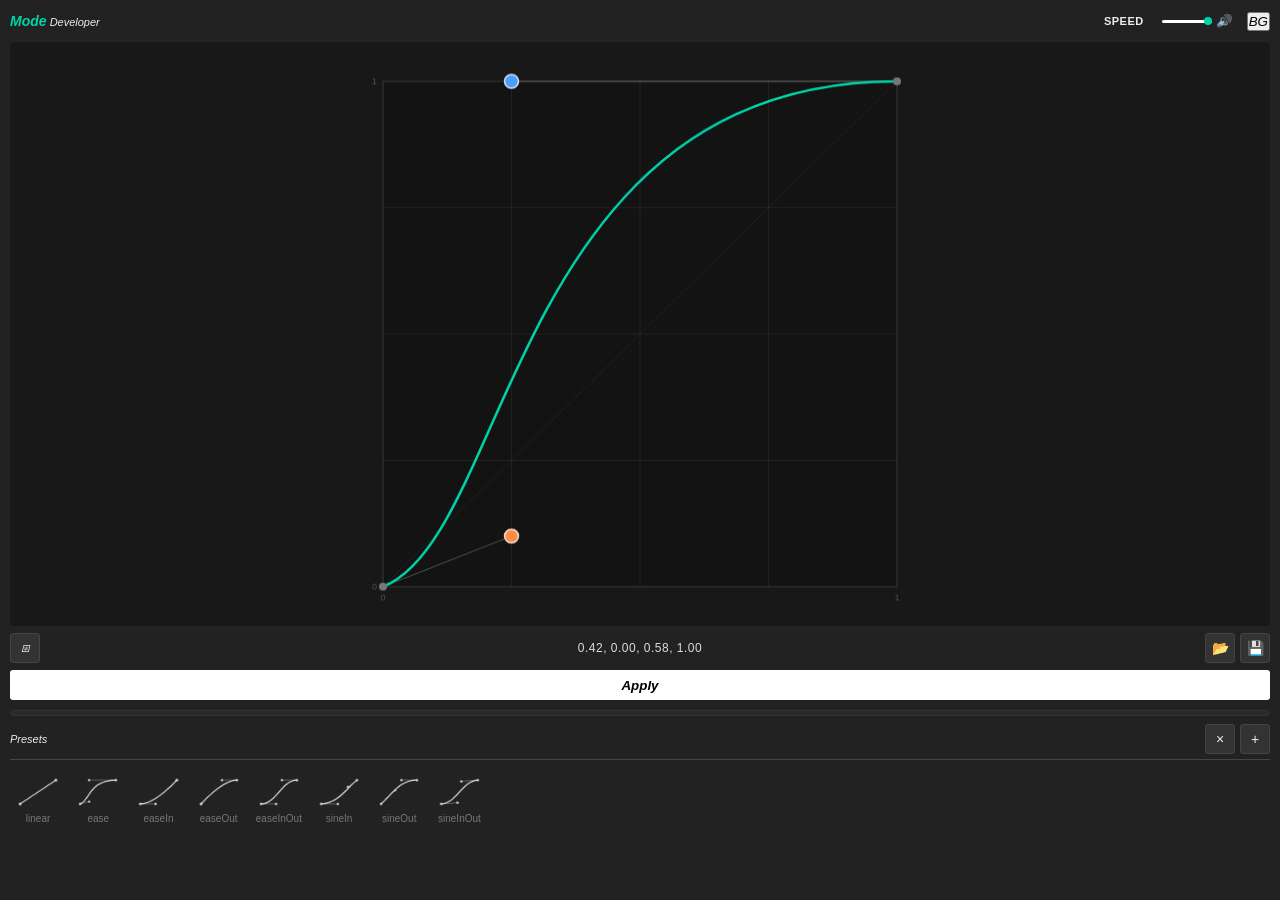
==== index.html @ e149c6bc "upload jadi renji" ====
<!doctype html>
<html>
<head>
    <meta charset="utf-8">
    <title>Curvase</title>
    <link rel="stylesheet" type="text/css" href="./style.css">
</head>
<body>
    <div id="curvase-app">
        <div id="header">
            <div id="header-left">
                <span id="ext-name" title="Toggle Tools Mode">Mode</span>
                <span id="ext-author">Developer</span>
            </div>
            
            <div id="header-right">
                <span id="btn-speed-mode" title="Toggle Speed Graph">SPEED</span>
                <div id="audio-controls">
                    <input type="range" id="volume-slider" min="0" max="1" step="0.1" value="1" title="Volume">
                    <button id="btn-mute" title="Mute/Unmute">🔊</button>
                </div>
                <button id="btn-bg">BG</button>
                <input type="file" id="bg-file-input" style="display:none">
            </div>
        </div>

        <!-- WRAPPER MODE CURVASE -->
        <div id="view-curve">
            <div id="canvas-container">
                <canvas id="curve-canvas"></canvas>
            </div>

            <div id="controls">
                <div id="point-inputs">
                    <div id="actions" style="margin-bottom: 0;">
                        <button id="btn-read" title="Read Keyframes">⧆</button>
                    </div>

                    <div id="bezier-display" title="Click to edit">0.42, 0.00, 0.58, 1.00</div>

                    <div id="io-actions">
                        <button id="btn-import-preset" title="Import Presets">📂</button>
                        <button id="btn-export-preset" title="Export Presets">💾</button>
                    </div>

                    <div style="display: none;">
                        <input type="number" id="x1" step="0.01" value="0.25">
                        <input type="number" id="y1" step="0.01" value="0.10">
                        <input type="number" id="x2" step="0.01" value="0.25">
                        <input type="number" id="y2" step="0.01" value="1.00">
                    </div>
                </div>

                <div id="actions">
                    <button id="btn-apply">Apply</button>
                </div>

                <div id="resizer"></div>

                <div id="presets-header">
                    <span>Presets</span>
                    <div class="preset-buttons">
                        <button id="btn-delete-selected" title="Delete Selected">×</button>
                        <button id="btn-save-preset" title="Save Preset">+</button>
                    </div>
                </div>
                <div id="presets-panel"></div>
            </div>
        </div>

        <!-- WRAPPER MODE DEMAK DEMEK TOOLS -->
        <div id="view-tools" style="display: none;">
            <div class="tools-layout">
                <!-- Kolom Kiri: Anchor & Align -->
                <div class="tools-col">
                    <div class="tools-group">
                        <div class="tools-label">Anchor</div>
                        <div class="grid-3x3">
                            <button class="grid-btn" id="anc-tl">↖</button> <button class="grid-btn" id="anc-tc">↑</button> <button class="grid-btn" id="anc-tr">↗</button>
                            <button class="grid-btn" id="anc-ml">←</button> <button class="grid-btn" id="anc-mc">⊕</button> <button class="grid-btn" id="anc-mr">→</button>
                            <button class="grid-btn" id="anc-bl">↙</button> <button class="grid-btn" id="anc-bc">↓</button> <button class="grid-btn" id="anc-br">↘</button>
                        </div>
                    </div>
                    <div class="tools-group">
                        <div class="tools-label">Align</div>
                        <div class="grid-3x3">
                            <button class="grid-btn" id="ali-tl">↖</button> <button class="grid-btn" id="ali-tc">↑</button> <button class="grid-btn" id="ali-tr">↗</button>
                            <button class="grid-btn" id="ali-ml">←</button> <button class="grid-btn" id="ali-mc">⊕</button> <button class="grid-btn" id="ali-mr">→</button>
                            <button class="grid-btn" id="ali-bl">↙</button> <button class="grid-btn" id="ali-bc">↓</button> <button class="grid-btn" id="ali-br">↘</button>
                        </div>
                    </div>
                </div>
                
                <!-- Kolom Kanan: Layer Tools -->
                <div class="tools-col">
                    <div class="tools-group" style="padding-top: 5px;">
                        <div class="tools-label" style="margin-bottom: 12px;">Layer Tools</div>
                        <div class="list-tools">
                            <button class="list-btn" id="tool-solid">New Solid</button>
                            <button class="list-btn" id="tool-null">New Null</button>
                            <button class="list-btn" id="tool-precomp">Precompose</button>
                            <button class="list-btn" id="tool-adj">New Adjustment</button>
                        </div>
                    </div>
                </div>
            </div>
        </div>

    </div>

    <!-- Edit Modal -->
    <div id="edit-modal" class="modal">
        <div class="modal-content">
            <h3 style="margin-bottom: 5px; color: #eee; font-weight: normal;">Enter new values</h3>
            <p style="text-align: center; color: #aaa; margin-bottom: 15px; font-size: 11px;">Format "x1, y1, x2, y2"</p>
            <div style="display: flex; justify-content: center; margin-bottom: 15px;">
                <input type="text" id="m-bezier-val" style="width: 100%; text-align: center; padding: 6px; background: #111; border: 1px solid #444; color: #fff; border-radius: 3px; font-size: 12px; outline: none;">
            </div>
            <div class="modal-actions">
                <button id="btn-modal-cancel">Cancel</button>
                <button id="btn-modal-save">OK</button>
            </div>
        </div>
    </div>

    <script src="./lib/CSInterface-4.0.0.js"></script>
    <script src="./curvase.js"></script>
    <script src="./ext.js"></script>
</body>
</html>
---- style.css ----
* { margin: 0; padding: 0; box-sizing: border-box; }
body { font-family: sans-serif; font-size: 11px; color: #eee; background: #222; overflow: hidden; }

body, button, input, span, label { font-style: italic !important; }
#bezier-display, #m-bezier-val, .modal-content h3, .modal-content p, .preset-item span, #btn-speed-mode { font-style: normal !important; }

#curvase-app { display: flex; flex-direction: column; height: 100vh; padding: 10px; }

#header { display: flex; align-items: center; justify-content: space-between; margin-bottom: 10px; }
#ext-name { font-weight: bold; color: #00d4aa; font-size: 14px; cursor: pointer; transition: color 0.2s;}
#ext-name:hover { color: #fff; }

#header-right { display: flex; align-items: center; gap: 8px; }

#btn-speed-mode { cursor: pointer; font-weight: bold; font-size: 11px; color: #eee; letter-spacing: 0.5px; transition: color 0.2s; margin-right: 2px; }
#btn-speed-mode:hover { color: #00d4aa; }

#audio-controls { display: flex; align-items: center; gap: 5px; background: #222222; padding: 3px 8px; border-radius: 4px; height: 22px; }
#btn-mute { background: none; border: none; color: #aaa; cursor: pointer; font-size: 12px; width: 14px; display: flex; align-items: center; justify-content: center; }

#volume-slider { -webkit-appearance: none; width: 50px; height: 3px; cursor: pointer; background: #ffffff; outline: none; border-radius: 2px; }
#volume-slider::-webkit-slider-thumb { -webkit-appearance: none; appearance: none; width: 8px; height: 8px; background: #00d4aa; border-radius: 50%; cursor: pointer; border: none; }

/* KODE BARU: Layout untuk dua panel supaya tidak tumpang tindih */
#view-curve { display: flex; flex-direction: column; flex: 1; min-height: 0; }
#view-tools { display: flex; flex: 1; align-items: flex-start; justify-content: center; padding-top: 15px; }

#canvas-container { flex: 1; background: #181818; border-radius: 4px; display: flex; align-items: center; justify-content: center; position: relative; overflow: hidden; }
#bg-layer { position: absolute; top: 0; left: 0; width: 100%; height: 100%; z-index: 1; background-size: contain; background-repeat: no-repeat; background-position: center; pointer-events: none; opacity: 0.4; }
#curve-canvas { position: relative; z-index: 2; max-width: 100%; max-height: 100%; }

#point-inputs { display: flex; justify-content: center; align-items: center; margin: 10px 0; position: relative; }
#point-inputs #actions { position: absolute; left: 0; margin-bottom: 0; }
#io-actions { position: absolute; right: 0; display: flex; gap: 5px; }
.preset-buttons { display: flex; gap: 5px; }

#io-actions button, .preset-buttons button { background: #333; color: #eee; border: 1px solid #444; height: 30px; width: 30px; cursor: pointer; display: flex; align-items: center; justify-content: center; border-radius: 3px; font-style: normal !important; font-size: 14px; }
#io-actions button:hover, .preset-buttons button:hover { background: #444; }

#bezier-display { text-align: center; font-size: 12px; color: #ddd; letter-spacing: 0.5px; cursor: pointer; user-select: none; padding: 5px; transition: color 0.2s; }
#bezier-display:hover { color: #00d4aa; }

.input-group { flex: 1; display: flex; align-items: center; gap: 4px; }
.input-group input { width: 100%; background: #111; border: 1px solid #444; color: #fff; text-align: center; }

#actions { display: flex; gap: 5px; margin-bottom: 10px; }
#btn-read { background: #333; color: #eee; border: 1px solid #444; height: 30px; cursor: pointer; display: flex; align-items: center; justify-content: center; padding: 0 10px; border-radius: 3px;}
#btn-apply { flex: 2; background: #ffffff; color: #000; border: none; font-weight: bold; height: 30px; cursor: pointer; display: flex; align-items: center; justify-content: center; border-radius: 3px;}

#resizer { height: 6px; background: #2a2a2a; cursor: ns-resize; margin: 8px 0; border-radius: 3px; border: 1px solid #333; transition: background 0.2s; }
#resizer:hover { background: #00d4aa; }

#presets-header { display: flex; justify-content: space-between; align-items: center; border-bottom: 1px solid #444; padding-bottom: 5px; }
#presets-panel { display: grid; grid-template-columns: repeat(auto-fill, minmax(54px, 1fr)); gap: 2px 4px; margin-top: 10px; overflow-y: auto; height: 120px; min-height: 0px; }
#presets-panel::-webkit-scrollbar { display: none; }
#presets-panel { -ms-overflow-style: none; scrollbar-width: none; }

.preset-item { background: transparent; padding: 4px; border-radius: 4px; display: flex; flex-direction: column; align-items: center; cursor: pointer; border: 1px solid transparent; transition: background 0.1s; }
.preset-item:hover { background: rgba(255,255,255,0.05); }
.preset-item.selected { background: rgba(255,255,255,0.1); border-color: rgba(255,255,255,0.15); }
.preset-icon { width: 100%; height: auto; display: block; }
.preset-item span { font-size: 10px; color: #777; margin-top: 4px; text-align: center; white-space: nowrap; overflow: hidden; text-overflow: ellipsis; width: 100%; }
.preset-item:hover span, .preset-item.selected span { color: #ccc; }

.modal { display: none; position: fixed; z-index: 999; left: 0; top: 0; width: 100%; height: 100%; background-color: rgba(0,0,0,0.8); align-items: center; justify-content: center; }
.modal-content { background: #1e1e1e; padding: 20px; border-radius: 8px; border: 1px solid #444; width: 220px; box-shadow: 0 4px 15px rgba(0,0,0,0.5); }
.modal-content h3 { text-align: center; font-size: 14px;}
.modal-actions { display: flex; gap: 8px; margin-top: 15px; }
.modal-actions button { flex: 1; padding: 8px; border-radius: 4px; border: none; cursor: pointer; font-weight: bold;}
#btn-modal-cancel { background: #333; color: #fff; }
#btn-modal-cancel:hover { background: #444; }
#btn-modal-save { background: #00d4aa; color: #000; }
#btn-modal-save:hover { background: #00e5b8; }

/* KODE BARU: Styling Khusus Halaman Demak Demek Tools Sesuai Screenshot */
.tools-layout { display: flex; gap: 30px; }
.tools-col { display: flex; flex-direction: column; gap: 15px; }
.tools-group { display: flex; flex-direction: column; align-items: center; background: rgba(255, 255, 255, 0.03); padding: 12px; border-radius: 6px; }
.tools-label { color: #bbb; font-style: normal !important; margin-bottom: 8px; font-size: 13px; }

.grid-3x3 { display: grid; grid-template-columns: repeat(3, 28px); grid-template-rows: repeat(3, 28px); gap: 3px; }
.list-tools { display: flex; flex-direction: column; gap: 6px; }

.grid-btn, .list-btn { background: #111; border: 1px solid #333; color: #eee; cursor: pointer; border-radius: 4px; font-style: normal !important; transition: background 0.2s, border-color 0.2s; }
.grid-btn { display: flex; align-items: center; justify-content: center; font-size: 14px; padding-bottom: 2px;}
.list-btn { width: 110px; height: 26px; font-size: 12px; }

.grid-btn:hover, .list-btn:hover { background: #222; border-color: #555; }
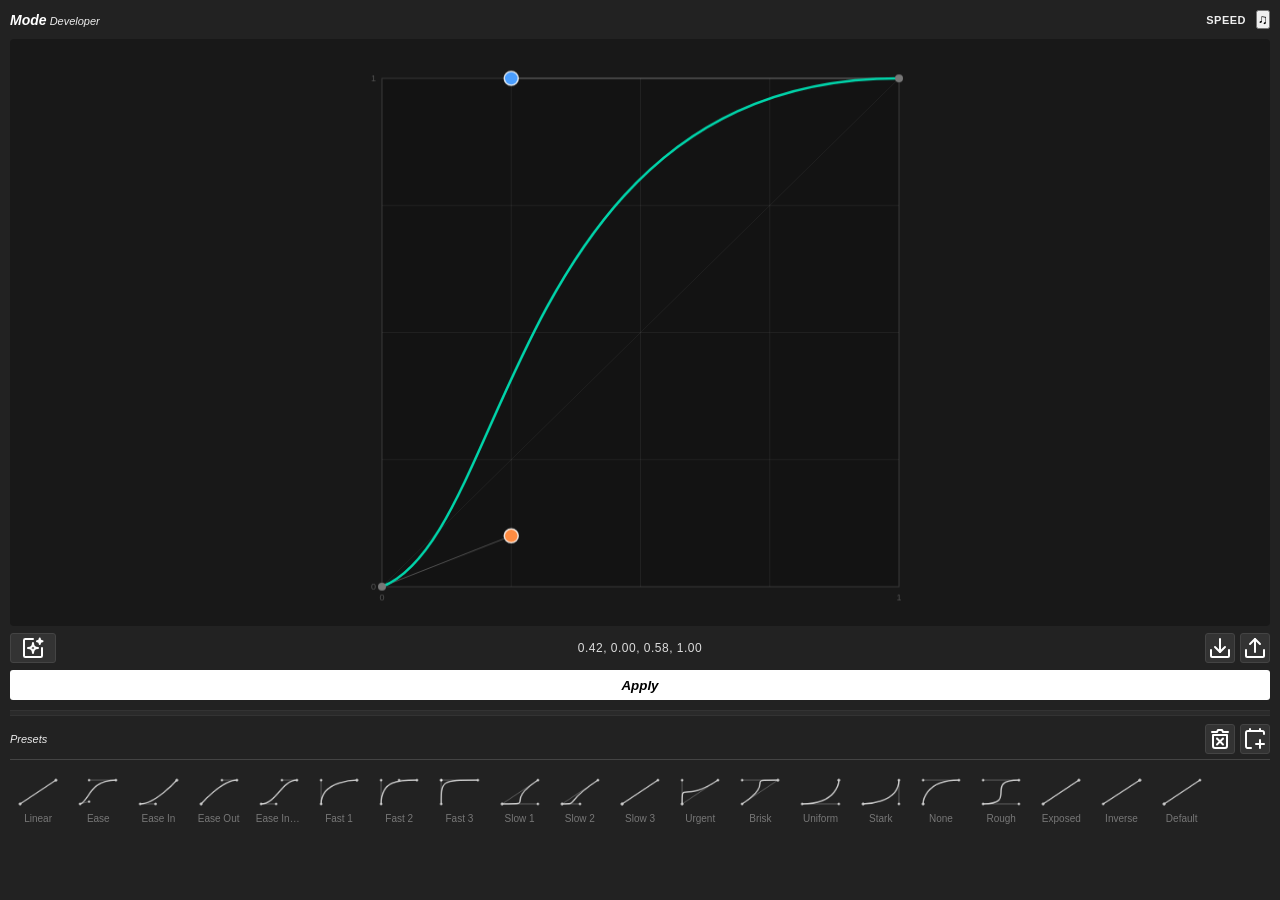
==== commit ea5a5ca3: "Update beta" ====
--- a/index.html
+++ b/index.html
@@ -19,12 +19,11 @@
                     <input type="range" id="volume-slider" min="0" max="1" step="0.1" value="1" title="Volume">
                     <button id="btn-mute" title="Mute/Unmute">🔊</button>
                 </div>
-                <button id="btn-bg">BG</button>
+                <button id="btn-bg">♫</button>
                 <input type="file" id="bg-file-input" style="display:none">
             </div>
         </div>
 
-        <!-- WRAPPER MODE CURVASE -->
         <div id="view-curve">
             <div id="canvas-container">
                 <canvas id="curve-canvas"></canvas>
@@ -33,14 +32,14 @@
             <div id="controls">
                 <div id="point-inputs">
                     <div id="actions" style="margin-bottom: 0;">
-                        <button id="btn-read" title="Read Keyframes">⧆</button>
+                        <button id="btn-read" title="Read Keyframes"><svg width="24" height="24" viewBox="0 0 24 24" fill="none" xmlns="http://www.w3.org/2000/svg"> <path d="M12 3L4.30909 3C3.5861 3 3 3.5861 3 4.30909L3 19.6909C3 20.4139 3.5861 21 4.30909 21L19.6909 21C20.4139 21 21 20.4139 21 19.6909L21 12" stroke="white" stroke-width="2" stroke-linecap="round" stroke-linejoin="round"/> <path d="M12 7C12 7 12.212 9.63887 13.2866 10.7135C14.3611 11.788 17 12 17 12C17 12 14.3611 12.212 13.2866 13.2866C12.212 14.3611 12 17 12 17C12 17 11.788 14.3611 10.7135 13.2866C9.63887 12.212 7 12 7 12C7 12 9.63887 11.788 10.7135 10.7135C11.788 9.63887 12 7 12 7Z" stroke="white" stroke-width="2" stroke-linecap="round" stroke-linejoin="round"/> <path d="M18.75 2.5C18.75 2.5 18.8666 3.95138 19.4576 4.5424C20.0486 5.13342 21.5 5.25 21.5 5.25C21.5 5.25 20.0486 5.36658 19.4576 5.9576C18.8666 6.54862 18.75 8 18.75 8C18.75 8 18.6334 6.54862 18.0424 5.9576C17.4514 5.36658 16 5.25 16 5.25C16 5.25 17.4514 5.13342 18.0424 4.5424C18.6334 3.95138 18.75 2.5 18.75 2.5Z" stroke="white" stroke-width="2" stroke-linecap="round" stroke-linejoin="round"/> </svg></button>
                     </div>
 
                     <div id="bezier-display" title="Click to edit">0.42, 0.00, 0.58, 1.00</div>
 
                     <div id="io-actions">
-                        <button id="btn-import-preset" title="Import Presets">📂</button>
-                        <button id="btn-export-preset" title="Export Presets">💾</button>
+                        <button id="btn-import-preset" title="Import Presets"><svg width="24" height="24" viewBox="0 0 24 24" fill="none" xmlns="http://www.w3.org/2000/svg"> <path d="M21 14V20C21 20.5523 20.5025 21 19.8889 21H4.11111C3.49746 21 3 20.5523 3 20V14" stroke="white" stroke-width="2" stroke-linecap="round" stroke-linejoin="round"/> <path d="M17.0009 11L12.0009 15.9991L7.00085 11" stroke="white" stroke-width="2" stroke-linecap="round" stroke-linejoin="round"/> <path d="M12.0009 15.9974L12.0009 2.99918" stroke="white" stroke-width="2" stroke-linecap="round" stroke-linejoin="round"/> </svg></button>
+                        <button id="btn-export-preset" title="Export Presets"><svg width="24" height="24" viewBox="0 0 24 24" fill="none" xmlns="http://www.w3.org/2000/svg"> <path d="M21 14V20C21 20.5523 20.5025 21 19.8889 21H4.11111C3.49746 21 3 20.5523 3 20V14" stroke="white" stroke-width="2" stroke-linecap="round" stroke-linejoin="round"/> <path d="M17.0009 7.99827L12.0009 2.99915L7.00085 7.99827" stroke="white" stroke-width="2" stroke-linecap="round" stroke-linejoin="round"/> <path d="M12.0009 3.00085L12.0009 15.9991" stroke="white" stroke-width="2" stroke-linecap="round" stroke-linejoin="round"/> </svg></button>
                     </div>
 
                     <div style="display: none;">
@@ -60,19 +59,17 @@
                 <div id="presets-header">
                     <span>Presets</span>
                     <div class="preset-buttons">
-                        <button id="btn-delete-selected" title="Delete Selected">×</button>
-                        <button id="btn-save-preset" title="Save Preset">+</button>
+                        <button id="btn-delete-selected" title="Delete Selected"><svg width="24" height="24" viewBox="0 0 24 24" fill="none" xmlns="http://www.w3.org/2000/svg"> <path fill-rule="evenodd" clip-rule="evenodd" d="M5 8H19V19C19 20.1046 18.1046 21 17 21H7C5.89543 21 5 20.1046 5 19L5 8Z" stroke="White" stroke-width="2" stroke-linecap="round" stroke-linejoin="round"/> <path d="M4 5H9L10 3H14.0016L15 5H20" stroke="White" stroke-width="2" stroke-linecap="round" stroke-linejoin="round"/> <path d="M15 11.5L9 17.5" stroke="White" stroke-width="2" stroke-linecap="round" stroke-linejoin="round"/> <path d="M15 17.5L9 11.5" stroke="White" stroke-width="2" stroke-linecap="round" stroke-linejoin="round"/> </svg></button>
+                        <button id="btn-save-preset" title="Save Preset"><svg width="24" height="24" viewBox="0 0 24 24" fill="none" xmlns="http://www.w3.org/2000/svg"> <path d="M17 2V4" stroke="White" stroke-width="2" stroke-linecap="round" stroke-linejoin="round"/> <path d="M7 2V4" stroke="White" stroke-width="2" stroke-linecap="round" stroke-linejoin="round"/> <path d="M17 13V21" stroke="White" stroke-width="2" stroke-linecap="round" stroke-linejoin="round"/> <path d="M21 17H13" stroke="White" stroke-width="2" stroke-linecap="round" stroke-linejoin="round"/> <path d="M8.03065 21C7.4255 21 6.51779 21 5.3075 21C4.50513 21 4.21417 20.9218 3.92084 20.775C3.62751 20.6283 3.3973 20.4129 3.24042 20.1384C3.08354 19.8639 3 19.5917 3 18.8409V6.15906C3 5.40831 3.08354 5.13607 3.24042 4.8616C3.3973 4.58714 3.62751 4.37174 3.92084 4.22495C4.21417 4.07817 4.50513 4 5.3075 4H18.6925C19.4949 4 19.7858 4.07817 20.0792 4.22495C20.3725 4.37174 20.6027 4.58714 20.7596 4.8616C20.9165 5.13607 21 6.24672 21 6.99747" stroke="White" stroke-width="2" stroke-linecap="round" stroke-linejoin="round"/> </svg></button>
                     </div>
                 </div>
                 <div id="presets-panel"></div>
             </div>
         </div>
 
-        <!-- WRAPPER MODE DEMAK DEMEK TOOLS -->
         <div id="view-tools" style="display: none;">
             <div class="tools-layout">
-                <!-- Kolom Kiri: Anchor & Align -->
-                <div class="tools-col">
+                <div class="tools-row">
                     <div class="tools-group">
                         <div class="tools-label">Anchor</div>
                         <div class="grid-3x3">
@@ -81,6 +78,7 @@
                             <button class="grid-btn" id="anc-bl">↙</button> <button class="grid-btn" id="anc-bc">↓</button> <button class="grid-btn" id="anc-br">↘</button>
                         </div>
                     </div>
+
                     <div class="tools-group">
                         <div class="tools-label">Align</div>
                         <div class="grid-3x3">
@@ -90,16 +88,27 @@
                         </div>
                     </div>
                 </div>
-                
-                <!-- Kolom Kanan: Layer Tools -->
-                <div class="tools-col">
-                    <div class="tools-group" style="padding-top: 5px;">
-                        <div class="tools-label" style="margin-bottom: 12px;">Layer Tools</div>
-                        <div class="list-tools">
-                            <button class="list-btn" id="tool-solid">New Solid</button>
-                            <button class="list-btn" id="tool-null">New Null</button>
+
+                <div class="tools-group tools-group-comp">
+                    <div class="tools-label">Composition</div>
+                    <div class="comp-tools">
+                        <div class="comp-create-row">
+                            <select id="tool-comp-ratio">
+                                <option value="16:9">16:9 (1920x1080)</option>
+                                <option value="4:3">4:3 (1440x1080)</option>
+                                <option value="1:1">1:1 (1080x1080)</option>
+                            </select>
+                            <button class="list-btn comp-btn-primary" id="tool-make-comp">Create Comp</button>
+                        </div>
+                        <div class="comp-grid">
+                            <button class="list-btn" id="tool-solid-fill">Solid Fill</button>
+                            <button class="list-btn" id="tool-cam-15">Camera 15mm</button>
+                            <button class="list-btn" id="tool-null-parent">Null + Parent</button>
+                            <button class="list-btn" id="tool-text-center">Text Center</button>
+                            <button class="list-btn" id="tool-adj-comp">Adjustment (Comp)</button>
+                            <button class="list-btn" id="tool-adj-layer">Adjustment (Layer)</button>
                             <button class="list-btn" id="tool-precomp">Precompose</button>
-                            <button class="list-btn" id="tool-adj">New Adjustment</button>
+                            <button class="list-btn" id="tool-light">Light</button>
                         </div>
                     </div>
                 </div>
@@ -108,7 +117,6 @@
 
     </div>
 
-    <!-- Edit Modal -->
     <div id="edit-modal" class="modal">
         <div class="modal-content">
             <h3 style="margin-bottom: 5px; color: #eee; font-weight: normal;">Enter new values</h3>
@@ -126,5 +134,31 @@
     <script src="./lib/CSInterface-4.0.0.js"></script>
     <script src="./curvase.js"></script>
     <script src="./ext.js"></script>
+
+    <script>
+        document.addEventListener('DOMContentLoaded', function() {
+            const bgInput = document.getElementById('bg-file-input');
+            const audioControls = document.getElementById('audio-controls');
+            
+            if (bgInput) {
+                bgInput.addEventListener('change', function(e) {
+                    const file = e.target.files[0];
+                    if (!file) return;
+                    
+                    if (file.type.startsWith('video/')) {
+                        audioControls.classList.add('show-audio');
+                        setTimeout(() => {
+                            if (window.editor && window.editor.bgVideoElement) {
+                                window.editor.bgVideoElement.muted = false;
+                                window.editor.bgVideoElement.play();
+                            }
+                        }, 300);
+                    } else {
+                        audioControls.classList.remove('show-audio');
+                    }
+                });
+            }
+        });
+    </script>
 </body>
 </html>
--- a/style.css
+++ b/style.css
@@ -7,25 +7,25 @@
 #curvase-app { display: flex; flex-direction: column; height: 100vh; padding: 10px; }
 
 #header { display: flex; align-items: center; justify-content: space-between; margin-bottom: 10px; }
-#ext-name { font-weight: bold; color: #00d4aa; font-size: 14px; cursor: pointer; transition: color 0.2s;}
+#ext-name { font-weight: bold; color: #ffffff; font-size: 14px; cursor: pointer; transition: color 0.2s;}
 #ext-name:hover { color: #fff; }
 
 #header-right { display: flex; align-items: center; gap: 8px; }
 
 #btn-speed-mode { cursor: pointer; font-weight: bold; font-size: 11px; color: #eee; letter-spacing: 0.5px; transition: color 0.2s; margin-right: 2px; }
-#btn-speed-mode:hover { color: #00d4aa; }
+#btn-speed-mode:hover { color: #ffffff; }
 
-#audio-controls { display: flex; align-items: center; gap: 5px; background: #222222; padding: 3px 8px; border-radius: 4px; height: 22px; }
+#audio-controls { display: none; align-items: center; gap: 5px; background: #222222; padding: 3px 8px; border-radius: 4px; height: 22px; }
+#audio-controls.show-audio { display: flex; }
 #btn-mute { background: none; border: none; color: #aaa; cursor: pointer; font-size: 12px; width: 14px; display: flex; align-items: center; justify-content: center; }
 
 #volume-slider { -webkit-appearance: none; width: 50px; height: 3px; cursor: pointer; background: #ffffff; outline: none; border-radius: 2px; }
-#volume-slider::-webkit-slider-thumb { -webkit-appearance: none; appearance: none; width: 8px; height: 8px; background: #00d4aa; border-radius: 50%; cursor: pointer; border: none; }
+#volume-slider::-webkit-slider-thumb { -webkit-appearance: none; appearance: none; width: 8px; height: 8px; background: #ffffff; border-radius: 50%; cursor: pointer; border: none; }
 
-/* KODE BARU: Layout untuk dua panel supaya tidak tumpang tindih */
-#view-curve { display: flex; flex-direction: column; flex: 1; min-height: 0; }
-#view-tools { display: flex; flex: 1; align-items: flex-start; justify-content: center; padding-top: 15px; }
+#view-curve { display: flex; flex-direction: column; flex: 1; min-height: 0; overflow: hidden; }
+#view-tools { display: flex; flex: 1; align-items: center; justify-content: center; padding-bottom: 20px; }
 
-#canvas-container { flex: 1; background: #181818; border-radius: 4px; display: flex; align-items: center; justify-content: center; position: relative; overflow: hidden; }
+#canvas-container { flex: 1; background: #181818; border-radius: 4px; display: flex; align-items: center; justify-content: center; position: relative; min-height: 0; overflow: hidden; }
 #bg-layer { position: absolute; top: 0; left: 0; width: 100%; height: 100%; z-index: 1; background-size: contain; background-repeat: no-repeat; background-position: center; pointer-events: none; opacity: 0.4; }
 #curve-canvas { position: relative; z-index: 2; max-width: 100%; max-height: 100%; }
 
@@ -38,7 +38,7 @@
 #io-actions button:hover, .preset-buttons button:hover { background: #444; }
 
 #bezier-display { text-align: center; font-size: 12px; color: #ddd; letter-spacing: 0.5px; cursor: pointer; user-select: none; padding: 5px; transition: color 0.2s; }
-#bezier-display:hover { color: #00d4aa; }
+#bezier-display:hover { color: #ffffff; }
 
 .input-group { flex: 1; display: flex; align-items: center; gap: 4px; }
 .input-group input { width: 100%; background: #111; border: 1px solid #444; color: #fff; text-align: center; }
@@ -47,11 +47,12 @@
 #btn-read { background: #333; color: #eee; border: 1px solid #444; height: 30px; cursor: pointer; display: flex; align-items: center; justify-content: center; padding: 0 10px; border-radius: 3px;}
 #btn-apply { flex: 2; background: #ffffff; color: #000; border: none; font-weight: bold; height: 30px; cursor: pointer; display: flex; align-items: center; justify-content: center; border-radius: 3px;}
 
-#resizer { height: 6px; background: #2a2a2a; cursor: ns-resize; margin: 8px 0; border-radius: 3px; border: 1px solid #333; transition: background 0.2s; }
-#resizer:hover { background: #00d4aa; }
+#resizer { height: 6px; background: #2a2a2a; cursor: ns-resize; margin: 8px -10px; border-radius: 0; border: 1px solid #333; border-left: none; border-right: none; transition: background 0.2s; }
+#resizer:hover { background: #ffffff; }
 
 #presets-header { display: flex; justify-content: space-between; align-items: center; border-bottom: 1px solid #444; padding-bottom: 5px; }
-#presets-panel { display: grid; grid-template-columns: repeat(auto-fill, minmax(54px, 1fr)); gap: 2px 4px; margin-top: 10px; overflow-y: auto; height: 120px; min-height: 0px; }
+
+#presets-panel { display: grid; grid-template-columns: repeat(auto-fill, minmax(54px, 1fr)); gap: 2px 4px; margin-top: 10px; overflow-y: auto; height: 120px; min-height: 0px; flex-shrink: 1; }
 #presets-panel::-webkit-scrollbar { display: none; }
 #presets-panel { -ms-overflow-style: none; scrollbar-width: none; }
 
@@ -69,20 +70,27 @@
 .modal-actions button { flex: 1; padding: 8px; border-radius: 4px; border: none; cursor: pointer; font-weight: bold;}
 #btn-modal-cancel { background: #333; color: #fff; }
 #btn-modal-cancel:hover { background: #444; }
-#btn-modal-save { background: #00d4aa; color: #000; }
-#btn-modal-save:hover { background: #00e5b8; }
+#btn-modal-save { background: #ffffff; color: #000; }
+#btn-modal-save:hover { background: #ffffff; }
 
-/* KODE BARU: Styling Khusus Halaman Demak Demek Tools Sesuai Screenshot */
-.tools-layout { display: flex; gap: 30px; }
-.tools-col { display: flex; flex-direction: column; gap: 15px; }
-.tools-group { display: flex; flex-direction: column; align-items: center; background: rgba(255, 255, 255, 0.03); padding: 12px; border-radius: 6px; }
-.tools-label { color: #bbb; font-style: normal !important; margin-bottom: 8px; font-size: 13px; }
+.tools-layout { display: flex; flex-direction: column; gap: 14px; align-items: center; justify-content: center; width: 100%; }
+.tools-row { display: flex; gap: 20px; align-items: flex-start; justify-content: center; width: 100%; }
+.tools-group { display: flex; flex-direction: column; align-items: center; background: rgba(255, 255, 255, 0.03); padding: 15px; border-radius: 6px; }
+.tools-group-comp { min-width: 276px; }
+.tools-label { color: #bbb; font-style: normal !important; margin-bottom: 12px; font-size: 13px; }
 
-.grid-3x3 { display: grid; grid-template-columns: repeat(3, 28px); grid-template-rows: repeat(3, 28px); gap: 3px; }
-.list-tools { display: flex; flex-direction: column; gap: 6px; }
+.grid-3x3 { display: grid; grid-template-columns: repeat(3, 30px); grid-template-rows: repeat(3, 30px); gap: 4px; }
 
 .grid-btn, .list-btn { background: #111; border: 1px solid #333; color: #eee; cursor: pointer; border-radius: 4px; font-style: normal !important; transition: background 0.2s, border-color 0.2s; }
 .grid-btn { display: flex; align-items: center; justify-content: center; font-size: 14px; padding-bottom: 2px;}
-.list-btn { width: 110px; height: 26px; font-size: 12px; }
+.list-btn { width: 120px; height: 28px; font-size: 12px; }
 
-.grid-btn:hover, .list-btn:hover { background: #222; border-color: #555; }+.grid-btn:hover, .list-btn:hover { background: #222; border-color: #555; }
+
+.comp-tools { display: flex; flex-direction: column; gap: 8px; width: 100%; }
+.comp-create-row { display: grid; grid-template-columns: repeat(2, 120px); gap: 6px; justify-content: center; }
+#tool-comp-ratio { width: 100%; height: 28px; background: #111; border: 1px solid #333; color: #eee; border-radius: 4px; padding: 0 8px; font-size: 11px; outline: none; }
+#tool-comp-ratio:focus { border-color: #ffffff; }
+.comp-btn-primary { background: #111; color: #eee; border-color: #555; font-weight: bold; }
+.comp-btn-primary:hover { background: #222; border-color: #555; }
+.comp-grid { display: grid; grid-template-columns: repeat(2, 120px); gap: 6px; justify-content: center; }
